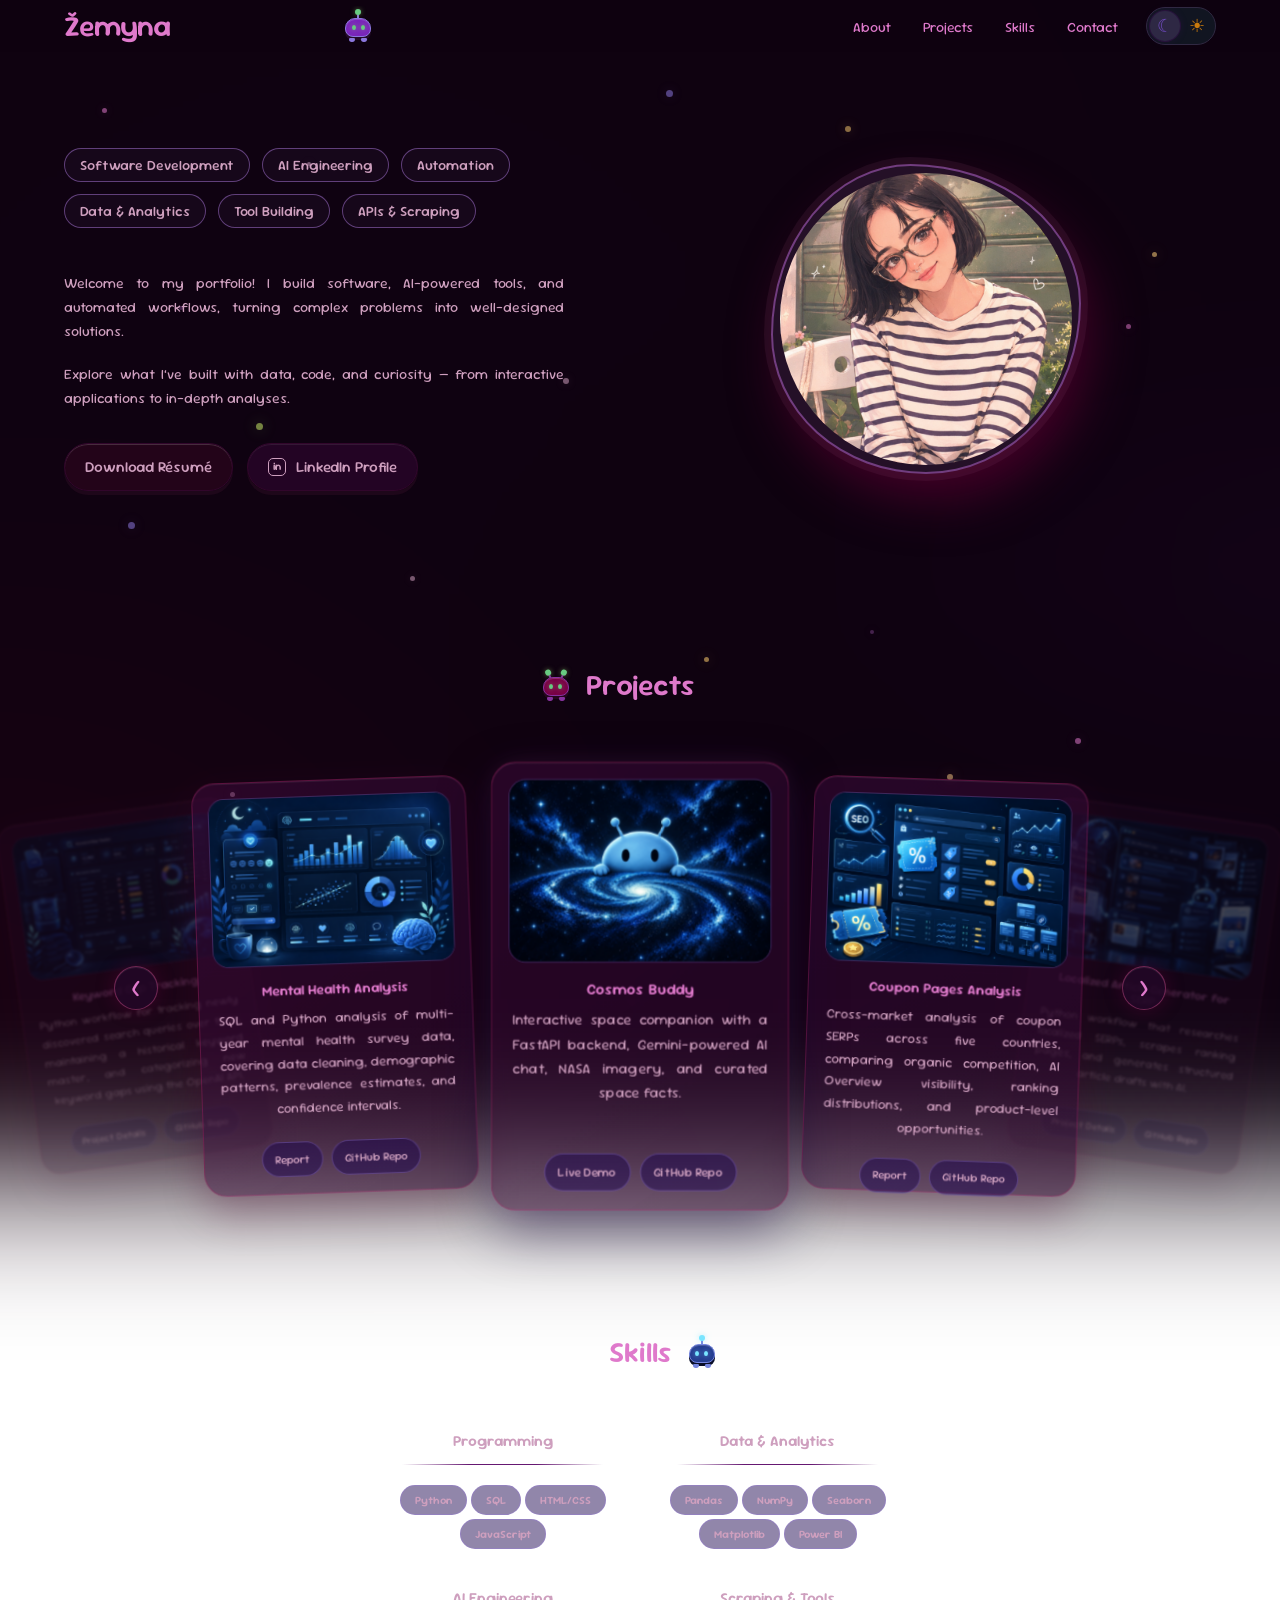
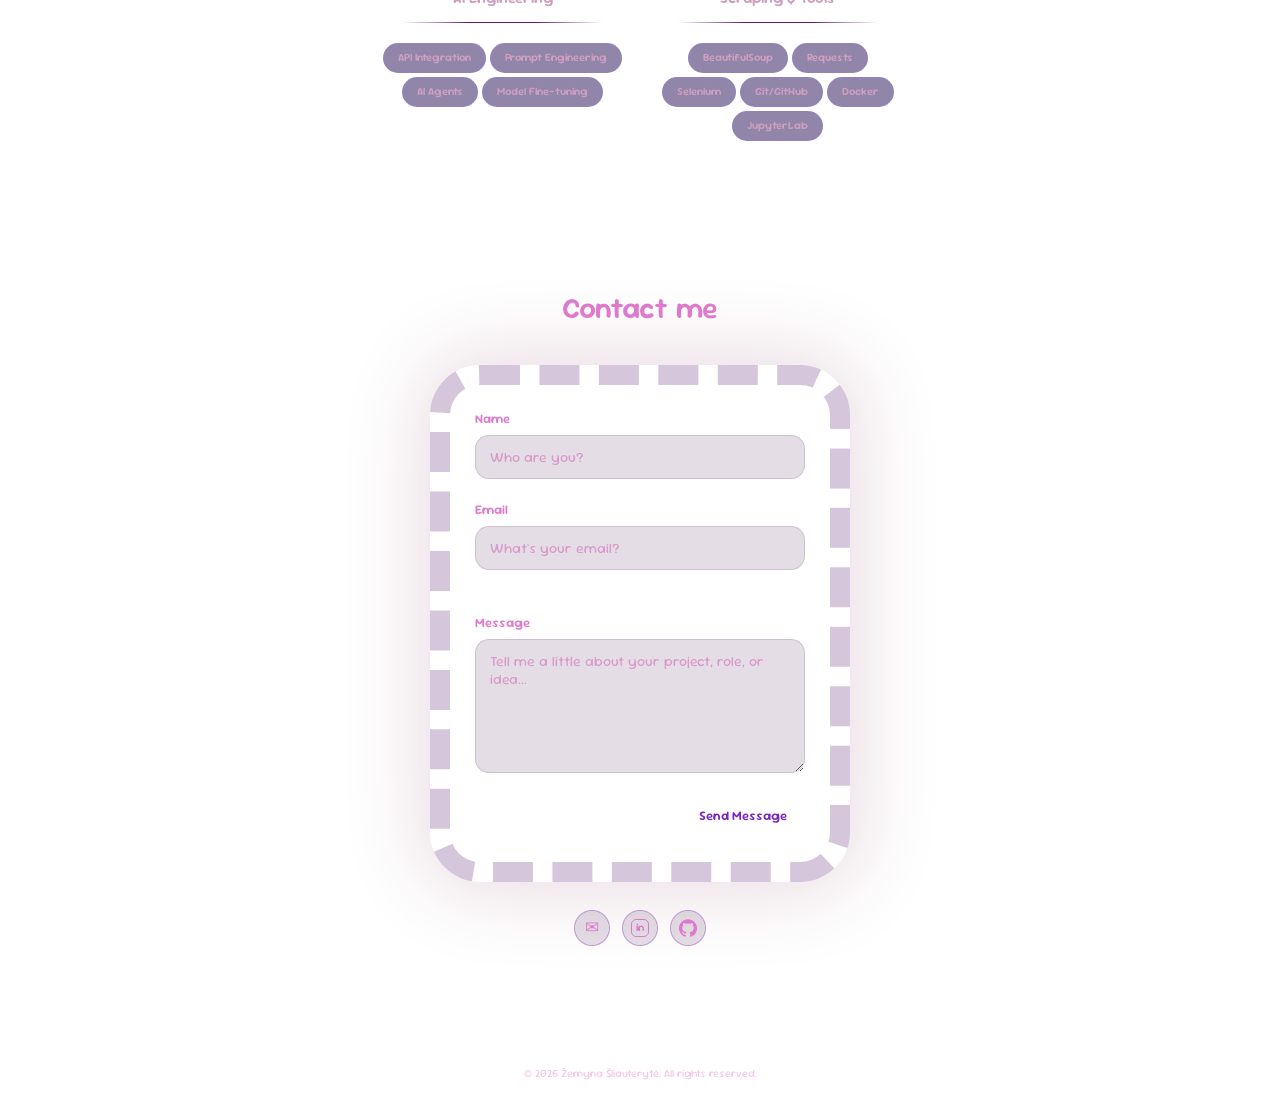
==== index.html @ 07eefb25 "Initial portfolio site" ====
<!DOCTYPE html>

<html lang="en">

<head>
  <meta charset="UTF-8">

  <meta
    name="viewport"
    content="width=device-width, initial-scale=1.0"
  >

  <title>Žemyna | Portfolio</title>

  <meta
    name="description"
    content="Portfolio of Žemyna Šliauterytė, showcasing software development, AI engineering, automation, data analysis, and technical projects."
  >

  <link rel="preconnect" href="https://fonts.googleapis.com">

  <link
    rel="preconnect"
    href="https://fonts.gstatic.com"
    crossorigin
  >

  <link
    href="https://fonts.googleapis.com/css2?family=Sour+Gummy:wght@400;500;600&display=swap"
    rel="stylesheet"
  >

  <link 
    id="theme-stylesheet"
    rel="stylesheet"
    href="styles.css"
  >

  <link 
    rel="icon"
    type="image/png"
    href="favicon.png"
  >
    
</head>

<body>
  <div class="code-rain code-rain-left" aria-hidden="true"></div>
  <div class="code-rain code-rain-right" aria-hidden="true"></div>
  <div class="starfield" aria-hidden="true">
    <span class="star star-1"></span>
    <span class="star star-2"></span>
    <span class="star star-3"></span>
    <span class="star star-4"></span>
    <span class="star star-5"></span>
    <span class="star star-6"></span>
    <span class="star star-7"></span>
    <span class="star star-8"></span>
    <span class="star star-9"></span>
    <span class="star star-10"></span>
    <span class="star star-11"></span>
    <span class="star star-12"></span>
    <span class="star star-13"></span>
    <span class="star star-14"></span>
    <span class="star star-15"></span>
    <span class="star star-16"></span>
    <span class="star star-17"></span>
  </div>

  <header class="site-header">
    
    <nav class="navbar" aria-label="Main navigation">
      <a class="brand" href="#">
        Žemyna
      </a>

      <div class="pet-track" aria-hidden="true">
        <div class="pet-walker">
          <div class="pet-bot">
            <span class="pet-antenna"></span>

            <div class="pet-face">
              <span class="pet-eye"></span>
              <span class="pet-eye"></span>
            </div>
            
            <span class="pet-feet"></span>

          </div>
        </div>
      </div>

      <div class="nav-right">

        <ul class="nav-links">
          <li>
            <a href="#about">About</a>
          </li>

          <li>
            <a href="#projects">Projects</a>
          </li>

          <li>
            <a href="#skills">Skills</a>
          </li>

          <li>
            <a href="#contact">Contact</a>
          </li>
        </ul>

        <div
          class="theme-switch"
          role="group"
          aria-label="Colour theme"
        >
          <button
            class="theme-option is-active"
            type="button"
            data-theme="dark"
            aria-label="Dark mode"
            aria-pressed="true"
          >
            ☾
          </button>

          <button
            class="theme-option"
            type="button"
            data-theme="light"
            aria-label="Light mode"
            aria-pressed="false"
          >
            ☀
          </button>

        </div>

      </div>
    
    </nav>
  
  </header>

  <main>
    <section
      class="about-section"
      id="about"
      aria-labelledby="about-heading"
    >
    
    <div class="about-container">

      <h1 class="visually-hidden" id="about-heading">
        About Žemyna
      </h1>

      <div class="about-content">
        <ul
          class="focus-tags"
          aria-label="Areas of focus"
        >
          <li class="focus-tag">
            Software Development
          </li>

          <li class="focus-tag">
            AI Engineering
          </li>

          <li class="focus-tag">
            Automation
          </li>

          <li class="focus-tag">
            Data & Analytics
          </li>

          <li class="focus-tag">
            Tool Building
          </li>

          <li class="focus-tag">
            APIs & Scraping
          </li>

        </ul>

        <div class="about-copy">
          <p>
            Welcome to my portfolio! 
            I build software, AI-powered tools, 
            and automated workflows, turning complex problems 
            into well-designed solutions.
          </p>

          <p>
            Explore what I’ve built with data, code, and 
            curiosity — from interactive applications to in-depth analyses.
          </p>
        </div>

        <div class="about-actions">
          <a
            class="action-button action-button-primary"
            href="zemyna_cv.pdf"
            download
          >
            <span>
              Download Résumé
            </span>
          </a>

          <a
            class="action-button action-button-secondary"
            href="https://www.linkedin.com/in/žemyna-šliauterytė"
            target="_blank"
            rel="noopener noreferrer"
          >

            <span
              class="action-icon linkedin-icon"
              aria-hidden="true"
            >
              in
            </span>

            <span>
              LinkedIn Profile
            </span>

          </a>

        </div>

      </div>

      <div class="about-portrait">
        <div class="portrait-frame">
          <img
            src="zemyna_portrait.png"
            alt="Illustrated portrait of Žemyna"
          >
        </div>

      </div>

    </div>

    </section>

    <section
      class="projects-section"
      id="projects"
      aria-labelledby="projects-heading"
    >
      <div class="projects-container">

        <div class="projects-heading">

          <div class="project-pet" aria-hidden="true">
            <div class="pet-bot">
              <span class="pet-antenna project-antenna-left"></span>
              <span class="pet-antenna project-antenna-right"></span>

              <div class="pet-face">
                <span class="pet-eye"></span>
                <span class="pet-eye"></span>
              </div>

              <span class="pet-feet"></span>
            </div>
          </div>
          
          <h2 id="projects-heading">
            Projects
          </h2>

        </div>

        <div
          class="projects-carousel"
          data-carousel
          aria-label="Projects carousel"
        >

          <button
            class="carousel-button carousel-button-previous"
            type="button"
            data-carousel-previous
            aria-label="Show previous project"
          >
          ‹
          </button>

          <div class="carousel-viewport">

            <div class="carousel-track">

              <article
                class="project-card is-far-left"
                aria-labelledby="keyword-gap-title"
              >
              
                <div class="project-preview">
                  <img
                    class="project-preview-image"
                    src="preview_keyword_gap_tracking.png"
                    alt="Preview of the Keyword Gap Tracking project"
                  >
                </div>

                <div class="project-card-content">

                  <h3 id="keyword-gap-title">
                    Keyword Gap Tracking
                  </h3>

                  <p>
                    Python workflow for tracking newly discovered search queries over time,
                    maintaining a historical keyword master, and categorizing new keyword
                    gaps using the OpenAI API.
                  </p>

                  <div class="project-card-links">

                    <a
                      class="project-link project-link-report"
                      href="https://github.com/zemyna-sl/keyword_gap_tracking/blob/main/README.md"
                      target="_blank"
                      rel="noopener noreferrer"
                      title="Read about the Keyword Gap Tracking project"
                    >
                      <span>Project Details</span>
                    </a>

                    <a
                      class="project-link project-link-github"
                      href="https://github.com/zemyna-sl/keyword_gap_tracking"
                      target="_blank"
                      rel="noopener noreferrer"
                      title="View Keyword Gap Tracking repository on GitHub"
                    >
                      <span>GitHub Repo</span>
                    </a>

                  </div>

                </div>

              </article>

              <article
                class="project-card is-left"
                aria-labelledby="mental-health-analysis-title"
              >
              
                <div class="project-preview">

                  <img
                    class="project-preview-image"
                    src="preview_mental_health_eda.png"
                    alt="Preview of the Mental Health Survey Analysis"
                  >
          
                </div>

                <div class="project-card-content">

                  <h3 id="mental-health-analysis-title">
                    Mental Health Analysis
                  </h3>

                  <p>
                    SQL and Python analysis of multi-year mental health survey data, 
                    covering data cleaning, demographic patterns, prevalence estimates, and confidence intervals.
                  </p>

                  <div class="project-card-links">

                    <a
                      class="project-link project-link-report"
                      href="mental_health_report.html"
                      target="_blank"
                      rel="noopener noreferrer"
                      title="View Mental Health in Tech analysis report"
                    >
                      <span>Report</span>
                    </a>

                    <a
                      class="project-link project-link-github"
                      href="https://github.com/zemyna-sl/mental_health_analysis"
                      target="_blank"
                      rel="noopener noreferrer"
                      title="View project repository on GitHub"
                    >
                      <span>GitHub Repo</span>
                    </a>

                  </div>

                </div>

              </article>

              <article
                class="project-card is-center"
                aria-labelledby="cosmos-buddy-title"
              >
              
                <div class="project-preview">

                  <img
                    class="project-preview-image"
                    src="preview_cosmos_buddy.png"
                    alt="Preview of the Cosmos Buddy web application"
                  >

                </div>

                <div class="project-card-content">

                  <h3 id="cosmos-buddy-title">
                    Cosmos Buddy
                  </h3>

                  <p>
                    Interactive space companion with a FastAPI backend,
			              Gemini-powered AI chat, NASA imagery, and curated space facts.                    
                  </p>

                  <div class="project-card-links">

                    <a
                      class="project-link project-link-report"
                      href="https://zemyna-sl.github.io/cosmos_buddy/"
                      target="_blank"
                      rel="noopener noreferrer"
                      title="Open the live Cosmos Buddy application"
                    >
                      <span>Live Demo</span>
                    </a>

                    <a
                      class="project-link project-link-github"
                      href="https://github.com/zemyna-sl/cosmos_buddy"
                      target="_blank"
                      rel="noopener noreferrer"
                      title="View Cosmos Buddy repository on GitHub"
                    >
                      <span>GitHub Repo</span>
                    </a>

                  </div>

                </div>

              </article>

              <article
                class="project-card is-right"
                aria-labelledby="coupon-report-title"
              >
            
                <div class="project-preview">

                  <img
                    class="project-preview-image"
                    src="preview_coupon_report.png"
                    alt="Preview of the Coupon Pages Analysis project"
                  >

                </div>

                <div class="project-card-content">

                  <h3 id="coupon-report-title">
                    Coupon Pages Analysis
                  </h3>

                  <p>
                    Cross-market analysis of coupon SERPs across five countries, comparing
                    organic competition, AI Overview visibility,
                    ranking distributions, and product-level opportunities.
                  </p>

                  <div class="project-card-links">

                    <a
                      class="project-link project-link-report"
                      href="coupons_report.html"
                      target="_blank"
                      rel="noopener noreferrer"
                      title="View Coupon SERP Landscape Analysis report"
                    >
                      <span>Report</span>
                    </a>

                    <a
                      class="project-link project-link-github"
                      href="https://github.com/zemyna-sl/coupon_pages_analysis"
                      target="_blank"
                      rel="noopener noreferrer"
                      title="View project repository on GitHub"
                    >
                      <span>GitHub Repo</span>
                    </a>

                  </div>

                </div>

              </article>

              <article
                class="project-card is-far-right"
                aria-labelledby="article-generator-title"
              >
            
                <div class="project-preview">
                  <img
                    class="project-preview-image"
                    src="preview_article_generator.png"
                    alt="Preview of the Localized Article Generator for SERP project"
                  >
                </div>

                <div class="project-card-content">

                  <h3 id="article-generator-title">
                    Localized Article Generator for SERP
                  </h3>

                  <p>
                    Python workflow that researches localized SERPs, scrapes ranking pages, and generates structured article drafts with AI.
                  </p>

                  <div class="project-card-links">

                    <a
                      class="project-link project-link-report"
                      href="https://github.com/zemyna-sl/localized_article_generator/blob/main/README.md"
                      target="_blank"
                      rel="noopener noreferrer"
                      title="Read about the Localized Article Generator project"
                    >
                      <span>Project Details</span>
                    </a>

                    <a
                      class="project-link project-link-github"
                      href="https://github.com/zemyna-sl/localized_article_generator"
                      target="_blank"
                      rel="noopener noreferrer"
                      title="View Localized Article Generator repository on GitHub"
                    >
                      <span>GitHub Repo</span>
                    </a>

                  </div>

                </div>

              </article>

            </div>

          </div>

          <button
            class="carousel-button carousel-button-next"
            type="button"
            data-carousel-next
            aria-label="Show next project"
          >
            ›
          </button>

        </div>

      </div>

    </section>

    <section
      class="skills-section"
      id="skills"
      aria-labelledby="skills-heading"
    >
  
      <div class="skills-container">
        
        <div class="skills-heading">

          <div class="skills-pet" aria-hidden="true">

            <div class="pet-bot">

              <span class="pet-antenna"></span>

              <div class="pet-face">
                <span class="pet-eye"></span>
                <span class="pet-eye"></span>
              </div>

              <span class="pet-feet"></span>

            </div>

          </div>

          <h2 id="skills-heading">
            Skills
          </h2>

        </div>

        <div
          class="skills-grid"
          aria-label="Technical skills by category"
        >
      
          <article
            class="skill-card"
            aria-labelledby="programming-skills-title"
          >
        
            <h3 id="programming-skills-title">
              Programming
            </h3>

            <ul
              class="skill-tags"
              aria-label="Programming skills"
            >
              <li class="skill-tag">Python</li>
              <li class="skill-tag">SQL</li>
              <li class="skill-tag">HTML/CSS</li>
              <li class="skill-tag">JavaScript</li>
            </ul>
          </article>

          <article
            class="skill-card"
            aria-labelledby="data-skills-title"
          >

            <h3 id="data-skills-title">
              Data &amp; Analytics
            </h3>

            <ul
              class="skill-tags"
              aria-label="Data and analytics skills"
            >
              <li class="skill-tag">Pandas</li>
              <li class="skill-tag">NumPy</li>
              <li class="skill-tag">Seaborn</li>
              <li class="skill-tag">Matplotlib</li>
              <li class="skill-tag">Power BI</li>
            </ul>
          </article>

          <article
            class="skill-card"
            aria-labelledby="ai-skills-title"
          >
          
            <h3 id="ai-skills-title">
              AI Engineering
            </h3>

            <ul
              class="skill-tags"
              aria-label="AI engineering skills"
            >
              <li class="skill-tag">API Integration</li>
              <li class="skill-tag">Prompt Engineering</li>
              <li class="skill-tag">AI Agents</li>
              <li class="skill-tag">Model Fine-tuning</li>
            </ul>
          </article>

          <article
            class="skill-card"
            aria-labelledby="web-data-skills-title"
          >
        
            <h3 id="web-data-skills-title">
              Scraping &amp; Tools
            </h3>

            <ul
              class="skill-tags"
              aria-label="Web data and development tools"
            >
          
              <li class="skill-tag">BeautifulSoup</li>
              <li class="skill-tag">Requests</li>
              <li class="skill-tag">Selenium</li>
              <li class="skill-tag">Git/GitHub</li>
              <li class="skill-tag">Docker</li>
              <li class="skill-tag">JupyterLab</li>
            </ul>
          </article>

        </div>

      </div>

    </section>

    <section
      class="contact-section"
      id="contact"
      aria-labelledby="contact-heading"
    >
  
      <div class="contact-container">
        
        <div class="contact-heading">

          <h2 id="contact-heading">
            Contact me
          </h2>

        </div>

        <div class="contact-card">

          <form
            class="contact-form"
            id="contact-form"
            action="https://script.google.com/macros/s/AKfycbz4zd2IVI0n2zSO4jLEzAaLNU6r9dju3A7nle8hOEuujwVirUQ1MXugJ3UDSE-tj-jb/exec"
            method="POST"
          >
        
            <div class="contact-fields">

              <div class="contact-field">

                <label for="contact-name">
                  Name
                </label>

                <input
                  id="contact-name"
                  name="name"
                  type="text"
                  autocomplete="name"
                  maxlength="100"
                  placeholder="Who are you?"
                  required
                >

              </div>

              <div class="contact-field">

                <label for="contact-email">
                  Email
                </label>

                <input
                  id="contact-email"
                  name="email"
                  type="email"
                  inputmode="email"
                  autocomplete="email"
                  maxlength="254"
                  placeholder="What's your email?"
                  aria-describedby="contact-email-message"
                  required
                >

                <small
                  class="contact-field-message"
                  id="contact-email-message"
                  aria-live="polite"
                ></small>

              </div>

              <div class="contact-field">

                <label for="contact-message">
                  Message
                </label>
              
                <textarea
                  id="contact-message"
                  name="message"
                  rows="6"
                  minlength="10"
                  maxlength="5000"
                  placeholder="Tell me a little about your project, role, or idea..."
                  required
                ></textarea>

              </div>

              <div class="contact-form-footer">

                <p
                  class="contact-form-status"
                  aria-live="polite"
                ></p>

                <button
                  class="contact-submit"
                  type="submit"
                >
                  <span>
                    Send Message
                  </span>
                
                </button>

              </div>

            </div>

          </form>

        </div>

        <div
          class="contact-links"
          aria-label="Other ways to contact me"
        >
      
          <button
            class="contact-link contact-link-email"
            type="button"
            data-copy-email="zemyna.sl@gmail.com"
            aria-label="Copy email address"
            title="Copy email"
          >
        
            <span
              class="contact-link-icon"
              aria-hidden="true"
            >
              ✉
            </span>

          </button>

          <a
            class="contact-link contact-link-linkedin"
            href="https://www.linkedin.com/in/žemyna-šliauterytė"
            target="_blank"
            rel="noopener noreferrer"
            aria-label="LinkedIn profile"
            title="LinkedIn"
          >
        
            <span
              class="contact-link-icon linkedin-icon"
              aria-hidden="true"
            >
              in
            </span>

          </a>

          <a
            class="contact-link contact-link-github"
            href="https://github.com/zemyna-sl"
            target="_blank"
            rel="noopener noreferrer"
            aria-label="GitHub profile"
            title="GitHub"
          >
        
            <svg
              class="github-icon"
              viewBox="0 0 24 24"
              aria-hidden="true"
            >
          
              <path
                fill="currentColor"
                d="M12 .3C5.4.3 0 5.7 0 12.3c0 5.3 3.4 9.8 8.2 11.4.6.1.8-.3.8-.6v-2.1c-3.3.7-4-1.6-4-1.6-.5-1.4-1.3-1.8-1.3-1.8-1.1-.7.1-.7.1-.7 1.2.1 1.8 1.2 1.8 1.2 1.1 1.8 2.8 1.3 3.5 1 .1-.8.4-1.3.8-1.6-2.7-.3-5.5-1.3-5.5-5.9 0-1.3.5-2.4 1.2-3.2-.1-.3-.5-1.5.1-3.2 0 0 1-.3 3.3 1.2 1-.3 2-.4 3-.4s2 .1 3 .4c2.3-1.5 3.3-1.2 3.3-1.2.6 1.7.2 2.9.1 3.2.8.8 1.2 1.9 1.2 3.2 0 4.6-2.8 5.6-5.5 5.9.4.4.8 1.1.8 2.2v3.3c0 .3.2.7.8.6A12 12 0 0 0 24 12.3C24 5.7 18.6.3 12 .3z"          
              />
                          
            </svg>

          </a>

          <p
            class="email-copy-feedback"
            aria-live="polite"
          ></p>

        </div>

      </div>

    </section>
    
  </main>

  <footer class="site-footer">

    <p>
      © 2026 Žemyna Šliauterytė. All rights reserved.
    </p>
    
  </footer>

  <script src="script.js"></script>

</body>

</html>
---- styles.css ----
* {
  box-sizing: border-box;
}

:root {
  --page-background: #0e0210;
  --header-background: #0e021031;

  --text-primary: #ce9fbe;
  --text-muted: #df79cb;

  --accent: #df79cb;

  --control-background: #111521;
  --control-border: #302942;

  --tag-background: rgba(197, 140, 255, 0.04);
  --tag-border: rgba(197, 140, 255, 0.42);

  --button-text: #ce9fbe;

  --button-primary: #3b082375;
  --button-primary-border: #31062b;
  --button-primary-shadow: #1e071a;

  --button-secondary: #3b083b75;
  --button-secondary-border: #31062b;
  --button-secondary-shadow: #1e071a;

  --pet-body: #7a25bb;
  --pet-outline: #8b77dd;
  --pet-eye: #68cb82;
  --pet-shadow: #250b29;

  --portrait-background: #241027;
  --portrait-border: #713d7f;
  --portrait-shadow: #430027;

  --project-card-background: rgba(48, 7, 46, 0.52);
  --project-card-border: rgba(158, 35, 95, 0.45);
  --project-card-shadow: rgba(67, 0, 39, 0.32);

  --project-preview-background: rgba(20, 3, 27, 0.72);
  --project-preview-border: rgba(139, 119, 221, 0.32);

  --project-link-background: rgba(26, 4, 78, 0.48);
  --project-link-border: rgba(153, 121, 223, 0.38);

  --interactive-border: rgba(90, 6, 103, 0.93);
  --action-hover-border: #5f174f;

  --contact-surface: rgba(57, 4, 66, 0.135);
  --contact-field-border: rgba(52, 3, 54, 0.125);
  --contact-autofill-background: #0e0210;
}

body {
  position: relative;
  isolation: isolate;

  min-height: 100vh;
  margin: 0;

  background-color: transparent;
  color: var(--text-primary);

  font-family: "Sour Gummy", Arial, sans-serif;
  font-weight: 400;
}

body::before {
  content: "";

  position: fixed;
  z-index: -1;
  inset: -25%;

  pointer-events: none;

  background:
    radial-gradient(
      ellipse at 18% 88%,
      rgba(40, 1, 18, 0.401),
      transparent 32%
    ),
    radial-gradient(
      ellipse at 82% 58%,
      rgba(35, 5, 45, 0.24),
      transparent 20%
    ),
    radial-gradient(
      ellipse at 35% 38%,
      rgba(24, 2, 19, 0.15),
      transparent 60%
    ),
    var(--page-background);
  
  filter: blur(70px);
  transform: scale(1.08);
}

.brand {
  flex-shrink: 0;

  color: var(--accent);
  text-decoration: none;

  font-family: "Sour Gummy", cursive;
  font-size: 29px;
  font-weight: 600;
  line-height: 1;
}

.site-header {
  background-color: var(--header-background);
}

.site-header,
main {
  position: relative;
  z-index: 1;
}

.navbar,
.about-container,
.projects-container,
.skills-container,
.contact-container {
  width: calc(100% - 48px);
  max-width: 1152px;
  margin-inline: auto;
}

.navbar {
  height: 52px;

  display: flex;
  align-items: center;
  justify-content: space-between;
}


.nav-right {
  flex-shrink: 0;
  display: flex;
  align-items: center;
  gap: 28px;
}

.nav-links {
  margin: 0;
  padding: 0;

  display: flex;
  align-items: center;
  gap: 32px;

  list-style: none;
}

.nav-links a {
  color: var(--text-muted);
  text-decoration: none;
  font-size: 14px;
}

.theme-switch {
  display: flex;
  align-items: center;
  gap: 2px;

  padding: 3px;

  background-color: var(--control-background);

  border: 1px solid var(--control-border);
  border-radius: 999px;
}

.theme-option {
  width: 30px;
  height: 30px;

  padding: 0;

  display: grid;
  place-items: center;

  background-color: transparent;
  color: var(--text-muted);

  border: 0;
  border-radius: 50%;

  font-size: 18px;
  font-family: inherit;
  line-height: 1;

  cursor: pointer;
}

.theme-option[data-theme="light"] {
  color: rgba(208, 126, 12, 0.963);
}

.theme-option.is-active {
  background-color: rgba(197, 140, 255, 0.16);
  color: rgba(117, 77, 204, 0.93);

  box-shadow:
    0 0 0 1px rgba(185, 9, 216, 0.114),
    0 0 10px rgba(123, 17, 180, 0.12);
}

.about-section {
  padding: 96px 0 0;
}

.about-container {
  display: flex;
  align-items: center;
  justify-content: space-between;
  gap: 72px;
}

.focus-tags {
  max-width: 500px;

  margin: 0;
  padding: 0;

  display: flex;
  flex-wrap: wrap;
  gap: 12px;

  list-style: none;
}

.focus-tag {
  padding: 9px 15px;

  display: inline-flex;
  align-items: center;

  background-color: var(--tag-background);
  color: var(--text-primary);

  border: 1px solid var(--tag-border);
  border-radius: 999px;

  font-size: 14px;
  font-weight: 500;
  line-height: 1;

  white-space: nowrap;
}

.visually-hidden {
  position: absolute;

  width: 1px;
  height: 1px;

  padding: 0;
  margin: -1px;

  overflow: hidden;

  clip: rect(0, 0, 0, 0);
  white-space: nowrap;

  border: 0;
}

.about-content {
  width: 100%;
  max-width: 500px;

  flex-shrink: 0;
}

.about-copy {
  margin-top: 44px;
}

.about-copy p {

  margin: 0;

  color: var(--text-primary);

  font-size: 14px;
  line-height: 1.7;
  text-align: justify;
}

.about-copy p + p {
  margin-top: 20px;
}

.about-actions {
  margin-top: 32px;

  display: flex;
  flex-wrap: wrap;
  gap: 14px;
}

.action-icon {
  width: 18px;
  height: 18px;

  display: inline-grid;
  place-items: center;
  flex-shrink: 0;

  line-height: 1;
}

.action-button {
  min-height: 48px;
  padding: 0 20px;

  display: inline-flex;
  align-items: center;
  justify-content: center;
  gap: 10px;

  color: var(--button-text);
  text-decoration: none;

  border: 1px solid;
  border-radius: 50px;

  font-family: inherit;
  font-size: 15px;
  font-weight: 500;
  line-height: 1;

  transition: 
    transform 160ms ease,
    border-color 160ms ease,
    box-shadow 160ms ease,
    filter 160ms ease;

  cursor: pointer;
}

.action-button-primary {
  background-color: var(--button-primary);
  border-color: var(--button-primary-border);

  box-shadow:
    inset 0 1px 0 rgba(255, 255, 255, 0.16),
    0 4px 0 var(--button-primary-shadow);
}

.action-button-secondary {
  background-color: var(--button-secondary);
  border-color: var(--button-secondary-border);

  box-shadow:
    inset 0 1px 0 rgba(255, 255, 255, 0.08),
    0 4px 0 var(--button-secondary-shadow);
}

.linkedin-icon {
  border: 1px solid currentColor;
  border-radius: 5px;

  font-size: 11px;
  font-weight: 600;
}

.action-button:hover {
  transform: translateY(-3px);
  filter: brightness(1.08);
}

.action-button-primary:hover {
  border-color: var(--action-hover-border);

  box-shadow:
    inset 0 1px 0 rgba(255, 255, 255, 0.2),
    0 7px 0 var(--button-primary-shadow);
}

.action-button-secondary:hover {
  border-color: var(--action-hover-border);

  box-shadow:
    inset 0 1px 0 rgba(255, 255, 255, 0.12),
    0 7px 0 var(--button-secondary-shadow);
}

.pet-track {
  position: relative;

  flex: 1 1 120px;
  min-width: 80px;
  max-width: 340px;
  height: 40px;

  margin: 0 24px;

  overflow: hidden;
}

.pet-walker {
  position: absolute;
  left: 0;
  bottom: 4px;

  width: 32px;
  height: 32px;

  animation: pet-walk 9s linear infinite alternate;
}

.pet-bot {
  position: relative;

  width: 32px;
  height: 32px;

  animation: pet-bob 420ms ease-in-out infinite alternate;
}

.pet-face {
  position: absolute;
  top: 8px;
  left: 3px;

  width: 26px;
  height: 19px;

  display: flex;
  align-items: center;
  justify-content: center;
  gap: 5px;

  background-color: var(--pet-body);

  border: 1px solid var(--pet-outline);
  border-radius: 10px 10px 8px 8px;

  box-shadow:
    inset 0 1px 0 rgba(255, 255, 255, 0.16),
    0 3px 0 var(--pet-shadow);
}

.pet-eye {
  width: 4px;
  height: 5px;

  background-color: var(--pet-eye);

  border-radius: 50%;

  box-shadow: 0 0 5px rgba(154, 203, 104, 0.55);
}

.pet-track .pet-eye {
  transform-origin: center;

  animation:
    pet-blink 4s infinite;
}

.pet-antenna {
  position: absolute;
  top: 1px;
  left: 15px;

  width: 2px;
  height: 8px;

  background-color: var(--pet-outline);

  border-radius: 999px;
}

.pet-antenna::after {
  content: "";

  position: absolute;
  top: -2px;
  left: -2px;

  width: 6px;
  height: 6px;

  background-color: var(--pet-eye);

  border-radius: 50%;

  box-shadow: 0 0 5px rgba(154, 203, 104, 0.5);
}

.pet-feet {
  position: absolute;
  bottom: 0;
  left: 7px;

  width: 6px;
  height: 4px;

  background-color: var(--pet-outline);

  border-radius: 2px 2px 4px 4px;

  box-shadow: 12px 0 0 var(--pet-outline);
}

@keyframes pet-walk {
  from {
    left: 0;
  }

  to {
    left: calc(100% - 32px);
  }
}

@keyframes pet-bob {
  from {
    transform: translateY(0) rotate(-1deg);
  }

  to {
    transform: translateY(-2px) rotate(1deg);
  }
}

@keyframes pet-blink {
  0%,
  46%,
  50%,
  100% {
    transform: scaleY(1);
  }

  48% {
    transform: scaleY(0.15);
  }
}

.about-portrait {
  display: flex;
  align-items: center;
  justify-content: center;

  flex: 1;
}

.portrait-frame {
  width: 310px;
  aspect-ratio: 1;

  padding: 7px;

  background-color: var(--portrait-background);

  border: 2px solid var(--portrait-border);
  border-radius:
    45% 55% 50% 50%
    / 55% 45% 55% 45%;

  box-shadow:
    0 0 0 7px rgba(127, 61, 102, 0.15),
    10px 25px 50px var(--portrait-shadow);
}

.portrait-frame img {
  width: 100%;
  height: 100%;

  display: block;

  border-radius: 50%;
}

.starfield {
  position: fixed;
  inset: 0;
  z-index: 0;

  pointer-events: none;
  overflow: hidden;
}

.star {
  position: absolute;

  width: 6px;
  height: 6px;

  border-radius: 50%;
  opacity: 0.55;

  animation: star-twinkle 3.8s ease-in-out infinite;
}

.star-1 {
  top: 12%;
  left: 8%;
  width: 5px;
  height: 5px;
  background-color: #df79cb;
  box-shadow: 0 0 10px rgba(223, 121, 203, 0.4);
  animation-delay: 0s;
}

.star-2 {
  top: 18%;
  left: 24%;
  width: 4px;
  height: 4px;
  background-color: #ce9fbe;
  box-shadow: 0 0 8px rgba(206, 159, 190, 0.35);
  animation-delay: 1.2s;
}

.star-3 {
  top: 10%;
  left: 52%;
  width: 7px;
  height: 7px;
  background-color: #8b77dd;
  box-shadow: 0 0 12px rgba(139, 119, 221, 0.35);
  animation-delay: 2.1s;
}

.star-4 {
  top: 22%;
  left: 76%;
  width: 5px;
  height: 5px;
  background-color: #df79cb;
  box-shadow: 0 0 9px rgba(223, 121, 203, 0.35);
  animation-delay: 0.8s;
}

.star-5 {
  top: 34%;
  left: 14%;
  width: 4px;
  height: 4px;
  background-color: #713d7f;
  box-shadow: 0 0 8px rgba(113, 61, 127, 0.35);
  animation-delay: 2.8s;
}

.star-6 {
  top: 42%;
  left: 44%;
  width: 6px;
  height: 6px;
  background-color: #ce9fbe;
  box-shadow: 0 0 10px rgba(206, 159, 190, 0.35);
  animation-delay: 1.7s;
}

.star-7 {
  top: 36%;
  left: 88%;
  width: 5px;
  height: 5px;
  background-color: #df79cb;
  box-shadow: 0 0 11px rgba(223, 121, 203, 0.38);
  animation-delay: 0.4s;
}

.star-8 {
  top: 58%;
  left: 10%;
  width: 7px;
  height: 7px;
  background-color: #8b77dd;
  box-shadow: 0 0 13px rgba(139, 119, 221, 0.35);
  animation-delay: 2.4s;
}

.star-9 {
  top: 64%;
  left: 32%;
  width: 5px;
  height: 5px;
  background-color: #ce9fbe;
  box-shadow: 0 0 9px rgba(206, 159, 190, 0.3);
  animation-delay: 1.1s;
}

.star-10 {
  top: 70%;
  left: 68%;
  width: 4px;
  height: 4px;
  background-color: #713d7f;
  box-shadow: 0 0 8px rgba(113, 61, 127, 0.35);
  animation-delay: 3s;
}

.star-11 {
  top: 82%;
  left: 84%;
  width: 6px;
  height: 6px;
  background-color: #df79cb;
  box-shadow: 0 0 12px rgba(223, 121, 203, 0.35);
  animation-delay: 1.9s;
}

.star-12 {
  top: 88%;
  left: 18%;
  width: 5px;
  height: 5px;
  background-color: #ce9fbe;
  box-shadow: 0 0 10px rgba(206, 159, 190, 0.35);
  animation-delay: 2.6s;
}

.star-13 {
  top: 14%;
  left: 66%;
  width: 6px;
  height: 6px;
  background-color: #f0c36c;
  box-shadow: 0 0 12px rgba(240, 195, 108, 0.55);
  animation-delay: 0.06s;
}

.star-14 {
  top: 28%;
  left: 90%;
  width: 5px;
  height: 5px;
  background-color: #ffd27a;
  box-shadow: 0 0 14px rgba(255, 210, 122, 0.55);
  animation-delay: 2.2s;
}

.star-15 {
  top: 47%;
  left: 20%;
  width: 7px;
  height: 7px;
  background-color: #cbee6a;
  box-shadow: 0 0 15px rgba(152, 238, 106, 0.6);
  animation-delay: 1.4s;
}

.star-16 {
  top: 73%;
  left: 55%;
  width: 5px;
  height: 5px;
  background-color: #ffcf70;
  box-shadow: 0 0 13px rgba(255, 207, 112, 0.55);
  animation-delay: 3s;
}

.star-17 {
  top: 86%;
  left: 74%;
  width: 6px;
  height: 6px;
  background-color: #f7c983;
  box-shadow: 0 0 14px rgba(247, 201, 131, 0.58);
  animation-delay: 1.8s;
}

@keyframes star-twinkle {
  0%,
  100% {
    opacity: 0.25;
    transform: scale(0.8);
    filter: brightness(0.9);
  }

  50% {
    opacity: 1;
    transform: scale(1.25);
    filter: brightness(1.25);
  }
}

.projects-section {
  padding: 180px 0 100px;
}

.projects-heading,
.skills-heading,
.contact-heading {
  position: relative;

  width: fit-content;
  margin: 0 auto;
}

.projects-heading h2,
.skills-heading h2,
.contact-heading h2 {
  margin: 0;

  color: var(--accent);

  font-size: 29px;
  font-weight: 600;
  line-height: 1;

  text-align: center;
}

.project-pet {
  --pet-body: #790247;
  --pet-outline: #86329e;
  --pet-shadow: #26071d;

  position: absolute;
  top: -2px;
  left: -46px;

  width: 32px;
  height: 32px;

  pointer-events: none;

  transform-origin: center bottom;

  animation:
    section-pet-float 3.2s ease-in-out infinite;
}

.project-pet .pet-antenna {
  top: 2px;
  left: auto;

  transform-origin: bottom center;
}

.project-pet .project-antenna-left {
  left: 10px;

  transform: rotate(-24deg);

  animation:
    project-antenna-left-wiggle 2.6s ease-in-out infinite;
}

.project-pet .project-antenna-right {
  right: 10px;

  transform: rotate(24deg);

  animation:
    project-antenna-right-wiggle 2.6s ease-in-out infinite;
}

.project-pet .pet-eye {
  box-shadow:
    0 0 5px rgba(154, 203, 104, 0.55);

  position: relative;

  animation:
    section-pet-look-around 5.5s ease-in-out infinite;
}

.project-pet .pet-antenna::after {
  box-shadow:
    0 0 5px rgba(154, 203, 104, 0.55);
}

.project-pet .pet-bot,
.skills-pet .pet-bot {
  animation: none;
}

@keyframes section-pet-float {
  0%,
  100% {
    transform:
      translateY(0)
      rotate(-2deg);
  }

  50% {
    transform:
      translateY(-5px)
      rotate(2deg);
  }
}

@keyframes project-antenna-left-wiggle {
  0%,
  100% {
    transform: rotate(-24deg);
  }

  50% {
    transform: rotate(-16deg);
  }
}

@keyframes project-antenna-right-wiggle {
  0%,
  100% {
    transform: rotate(24deg);
  }

  50% {
    transform: rotate(16deg);
  }
}

@keyframes section-pet-look-around {
  0%,
  18%,
  50%,
  60%,
  92%,
  100% {
    left: 0;
  }

  28%,
  40% {
    left: -2px;
  }

  70%,
  82% {
    left: 2px;
  }
}

.projects-carousel {
  position: relative;

  margin-top: 48px;
}

.carousel-viewport {
  position: relative;

  height: 480px;

  overflow: visible;
}

.carousel-track {
  position: relative;
  isolation: isolate;

  width: 100%;
  height: 100%;
}

.project-card {
  position: absolute;
  top: 18px;
  left: 50%;

  width: 292px;
  height: 440px;
  padding: 16px;

  display: flex;
  flex-direction: column;

  background:
    linear-gradient(
      145deg,
      rgba(73, 11, 71, 0.42),
      var(--project-card-background)
    );

  border: 1px solid var(--project-card-border);
  border-radius: 24px;
  
  box-shadow:
    inset 0 1px 0 rgba(255, 255, 255, 0.07),
    0 18px 45px var(--project-card-shadow);

  opacity: 0;
  pointer-events: none;

  transform-origin: center;

  transition:
    transform 520ms cubic-bezier(0.22, 0.8, 0.24, 1),
    opacity 420ms ease,
    filter 520ms ease,
    box-shadow 520ms ease;

  will-change:
    transform,
    opacity,
    filter;
}

.project-card.is-far-left {
  z-index: 1;

  opacity: 0.38;
  pointer-events: none;

  filter:
    blur(1px)
    brightness(0.72);

  transform:
    translateX(calc(-50% - 505px))
    scale(0.8)
    rotate(-8deg);
}

.project-card.is-left {
  z-index: 3;

  opacity: 1;
  pointer-events: auto;

  filter: none;

  transform:
    translateX(calc(-50% - 305px))
    scale(0.94)
    rotate(-2deg);
}

.project-card.is-center {
  z-index: 5;

  opacity: 1;
  pointer-events: auto;

  filter: none;

  transform:
    translateX(-50%)
    scale(1.02)
    rotate(0deg);

  box-shadow:
    inset 0 1px 0 rgba(255, 255, 255, 0.1),
    0 20px 55px rgba(16, 2, 50, 0.493),
    0 0 25px rgba(223, 121, 203, 0.11);
}

.project-card.is-right {
  z-index: 3;

  opacity: 1;
  pointer-events: auto;

  filter: none;

  transform:
    translateX(calc(-50% + 305px))
    scale(0.94)
    rotate(2deg);
}

.project-card.is-far-right {
  z-index: 1;

  opacity: 0.38;
  pointer-events: none;

  filter:
    blur(1px)
    brightness(0.72);

  transform:
    translateX(calc(-50% + 505px))
    scale(0.8)
    rotate(8deg);
}

.project-preview {
  height: 180px;
  overflow: hidden;
  flex-shrink: 0;

  background-color: var(--project-preview-background);

  border: 1px solid var(--project-preview-border);
  border-radius: 17px;

  box-shadow:
    inset 0 1px 0 rgba(255, 255, 255, 0.06);
}

.project-preview-image {
  width: 100%;
  height: 100%;

  display: block;

  object-fit: cover;
  object-position: center;
}

.project-card-content {
  padding: 18px 4px 2px;

  display: flex;
  flex: 1;
  flex-direction: column;

  min-height: 0;
}

.project-card h3 {
  margin: 0;

  color: var(--accent);

  font-size: 15px;
  font-weight: 600;
  line-height: 1;
  text-align: center;
}

.project-card p {
  margin: 12px 0 0;

  color: var(--text-primary);

  font-size: 14px;
  font-weight: 400;
  line-height: 1.7;
  text-align: justify;
  text-align-last: center;
}

.project-card-links {
  margin-top: auto;
  padding-top: 20px;

  display: flex;
  flex-wrap: wrap;
  justify-content: center;
  gap: 9px;
}

.project-link {
  min-height: 37px;
  padding: 0 13px;

  display: inline-flex;
  align-items: center;
  justify-content: center;
  gap: 8px;

  color: var(--text-primary);
  text-decoration: none;

  border: 1px solid var(--project-link-border);
  border-radius: 999px;

  font-size: 12px;
  font-weight: 500;
  line-height: 1;

  background-color: var(--project-link-background);
}

.carousel-button {
  position: absolute;
  z-index: 10;
  top: 50%;

  width: 44px;
  height: 44px;
  padding: 0;

  display: grid;
  place-items: center;

  background-color: rgba(36, 7, 39, 0.86);
  color: var(--accent);

  border: 1px solid rgba(211, 78, 142, 0.45);
  border-radius: 50%;

  box-shadow:
    inset 0 1px 0 rgba(255, 255, 255, 0.08),
    0 0 18px rgba(121, 2, 71, 0.35);

  font-family: inherit;
  font-size: 30px;
  line-height: 1;

  cursor: pointer;

  transform: translateY(-50%);

  transition:
    transform 160ms ease,
    border-color 160ms ease,
    filter 160ms ease;
}

.carousel-button:hover {
  border-color: var(--accent);
  filter: brightness(1.15);

  transform:
    translateY(-50%)
    scale(1.06);
}

.carousel-button-previous {
  left: 50px;
}

.carousel-button-next {
  right: 50px;
}

.skills-section {
  padding: 10px 0 100px;
}

.skills-pet {
  --pet-body: #263d91;
  --pet-outline: #7585df;
  --pet-eye: #79e5ff;
  --pet-shadow: #090e29;

  position: absolute;
  top: -2px;
  left: auto;
  right: -46px;

  width: 32px;
  height: 32px;

  pointer-events: none;

  transform-origin: center bottom;

  animation:
    section-pet-float 3.2s ease-in-out infinite;
}

.skills-pet .pet-eye {
  box-shadow:
    0 0 5px rgba(121, 229, 255, 0.6);

  position: relative;

  animation:
    section-pet-look-around 5.5s ease-in-out infinite;
}

.skills-pet .pet-antenna::after {
  box-shadow:
    0 0 6px rgba(121, 229, 255, 0.6);
}

.skills-pet .pet-antenna {
  transform-origin: bottom center;

  animation:
   skills-antenna-wiggle 2.6s ease-in-out infinite;
}

@keyframes skills-antenna-wiggle {
  0%,
  100% {
    transform: rotate(-7deg);
  }

  50% {
    transform: rotate(7deg);
  }
}

.skills-grid {
  width: 100%;
  max-width: 540px;

  margin: 48px auto 0;

  display: grid;
  grid-template-columns:
    repeat(2, minmax(0, 1fr));
  gap: 10px;
}

.skill-card {
  min-height: 120px;
  padding: 12px;

  background: transparent;

  border: 1px solid transparent;
  border-radius: 18px;

  transition:
    transform 180ms ease,
    border-color 180ms ease,
    box-shadow 180ms ease;
}

.skill-card h3 {
  position: relative;

  margin: 0 0 20px;
  padding-bottom: 12px;

  color: var(--text-primary);

  font-size: 15px;
  font-weight: 600;
  line-height: 1.7;
  text-align: center;
}

.skill-card h3::after {
  content: "";

  position: absolute;
  right: 8%;
  bottom: 0;
  left: 8%;

  height: 1px;

  background:
    linear-gradient(
      90deg,
      transparent,
      var(--interactive-border),
      var(--interactive-border),
      transparent
    );

}

.skill-card:hover {
  border-color: var(--interactive-border);

  box-shadow:
    0 0 12px rgba(122, 37, 187, 0.1);

  transform: translateY(-2px);
}

.skill-tags {
  margin: 0;
  padding: 0;

  display: flex;
  flex-wrap: wrap;
  justify-content: center;
  gap: 4px;

  list-style: none;
}

.skill-tag {
  min-height: 30px;
  padding: 0 14px;

  display: inline-flex;
  align-items: center;
  justify-content: center;

  background-color:
    var(--project-link-background);
  color: var(--text-primary);

  border:
    1px solid var(--project-link-border);
  border-radius: 999px;

  font-size: 11px;
  font-weight: 600;
  line-height: 1;

  white-space: nowrap;
}

.contact-section {
  padding: 40px 0 120px;
}

.contact-card {
  width: 100%;
  max-width: 420px;

  margin: 42px auto 0;
  padding: 25px;

  background: transparent;
  
  border:
    20px dashed rgba(74, 6, 103, 0.227);
  border-radius: 50px;

  box-shadow:
    1px 0 80px 10px rgba(103, 6, 58, 0.145);
}

.contact-fields {
  display: flex;
  flex-direction: column;
  gap: 22px;
}

.contact-field {
  display: flex;
  flex-direction: column;
  gap: 8px;
}

.contact-field label {
  color: var(--text-muted);

  font-size: 13px;
  font-weight: 600;
}

.contact-field input,
.contact-field textarea {
  width: 100%;

  padding: 12px 14px;

  background:
    var(--contact-surface);
  color: var(--text-muted);

  border:
  1px solid var(--contact-field-border);
  border-radius: 14px;

  outline: none;

  font-family: inherit;
  font-size: 14px;
  font-weight: 400;
}

.contact-field input {
  min-height: 40px;
}

.contact-field textarea {
  min-height: 130px;

  resize: vertical;
}

.contact-field input::placeholder,
.contact-field textarea::placeholder {
  color: rgba(199, 57, 164, 0.42);
}

.contact-field input:focus,
.contact-field textarea:focus {
  background:
    var(--contact-field-border);

  border-color:
    var(--interactive-border);

  box-shadow:
    0 0 0 3px rgba(122, 37, 187, 0.09),
    0 0 14px rgba(122, 37, 187, 0.08);
}

.contact-field-message {
  min-height: 14px;

  color: var(--text-muted);

  font-size: 11px;
  line-height: 1;
}

.contact-field input:-webkit-autofill,
.contact-field input:-webkit-autofill:hover,
.contact-field input:-webkit-autofill:focus,
.contact-field input:-webkit-autofill:active {
  -webkit-text-fill-color: var(--text-muted);
  caret-color: var(--text-muted);

  -webkit-box-shadow:
    0 0 0 1000px var(--contact-autofill-background) inset;

  box-shadow:
    0 0 0 1000px var(--contact-autofill-background) inset;

  border:
    1px solid var(--interactive-border);

  font-family: inherit;
}

.contact-form-footer {
  display: flex;
  align-items: center;
  justify-content: space-between;
  gap: 16px;
}

.contact-form-status {
  margin: 0;

  color: var(--text-muted);

  font-size: 12px;
  line-height: 1.3;
}

.contact-submit:disabled {
  opacity: 0.55;
  cursor: wait;
}

.contact-submit {
  min-height: 42px;
  padding: 0 18px;

  background: transparent;
  color: var(--pet-body);

  border: 0;
  border-radius: 999px;

  font-family: inherit;
  font-size: 13px;
  font-weight: 600;

  cursor: pointer; 
}

.contact-links {
  margin-top: 28px;

  display: flex;
  align-items: center;
  justify-content: center;
  gap: 12px;

  position: relative;
}

.contact-link {
  width: 36px;
  height: 36px;

  display: grid;
  place-items: center;

  background-color:
    var(--contact-surface);

  color: var(--text-muted);
  text-decoration: none;

  border:
    1px solid rgba(122, 37, 187, 0.34);
  border-radius: 50%;

  transition:
    transform 160ms ease,
    color 160ms ease,
    border-color 160ms ease;
}

.contact-link:hover {
  color: var(--accent);

  border-color:
    var(--interactive-border);

  transform: translateY(-2px);
}

.contact-link-icon {
  display: grid;
  place-items: center;

  line-height: 1;
}

.contact-link-email .contact-link-icon {
  font-size: 17px;
}

.github-icon {
  width: 18px;
  height: 18px;

  display: block;
}

.contact-link-linkedin .contact-link-icon {
  width: 18px;
  height: 18px;
}

.email-copy-feedback {
  position: absolute;
  top: 44px;
  left: 50%;

  margin: 0;

  color: var(--text-muted);
  font-size: 11px;
  font-weight: 500;
  white-space: nowrap;

  transform: translateX(-50%);
}

.site-footer {
  padding: 0 24px 28px;

  color: var(--text-muted);

  text-align: center;
}

.site-footer p {
  margin: 0;

  font-size: 11px;
  font-weight: 400;

  opacity: 0.42;
}

.code-rain {
  display: none;
}

@media (max-width: 1100px) {

  .projects-section {
    overflow-x: clip;
  }

}

@media (max-width: 930px) {

  .about-container {
    flex-direction: column;
    align-items: center;
    gap: 40px;
  }

  .about-portrait {
    order: -1;
  }

  .about-copy p {
    text-align: left;
  }

}

@media (max-width: 700px) {

  .navbar {
    height: auto;
    padding: 10px 0 12px;

    display: grid;
    grid-template-columns: auto 1fr auto;
    grid-template-areas:
      "brand . theme"
      "nav nav nav";

    align-items: center;
    row-gap: 12px;
  }

  .brand {
    grid-area: brand;
  }

  .pet-track {
    display: none;
  }

  .nav-right {
    display: contents;
  }

  .theme-switch {
    grid-area: theme;
  }

  .nav-links {
    grid-area: nav;

    justify-content: center;
    gap: 18px;
  }

  .about-container {
    flex-direction: column;
    align-items: center;
    gap: 40px;
  }

  .about-portrait {
    order: -1;
  }

  .portrait-frame {
    width: 230px;
  }

  .about-copy p {
    text-align: left;
  }

  .projects-section {
  overflow-x: clip;
  }

  .projects-carousel {
    padding-bottom: 62px;
  }

  .carousel-button {
    top: auto;
    bottom: 0;

    transform: none;
    -webkit-tap-highlight-color: transparent;
  }

  .carousel-button:hover {
    transform: none;
    border-color: rgba(211, 78, 142, 0.45);
    filter: none;
  }

  .carousel-button-previous {
    left: calc(50% - 56px);
  }

  .carousel-button-next {
    right: calc(50% - 56px);
  }

}
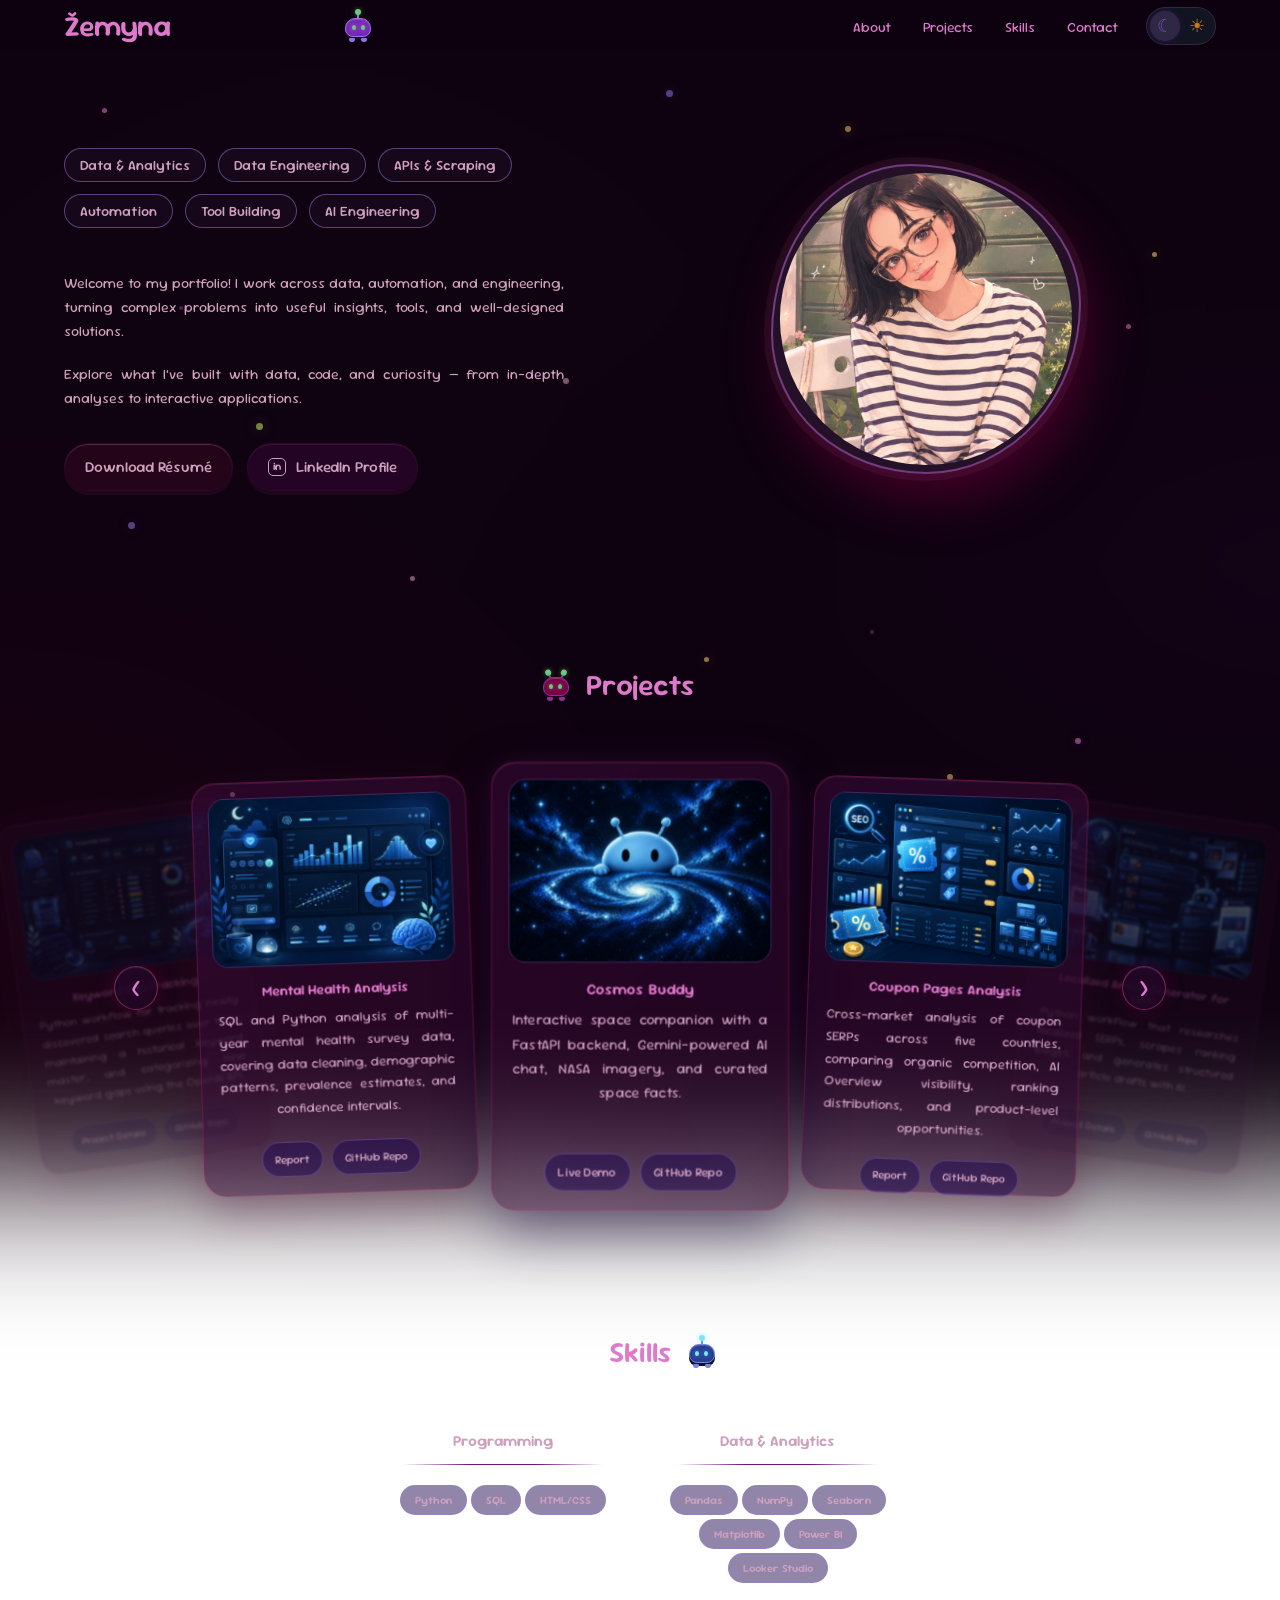
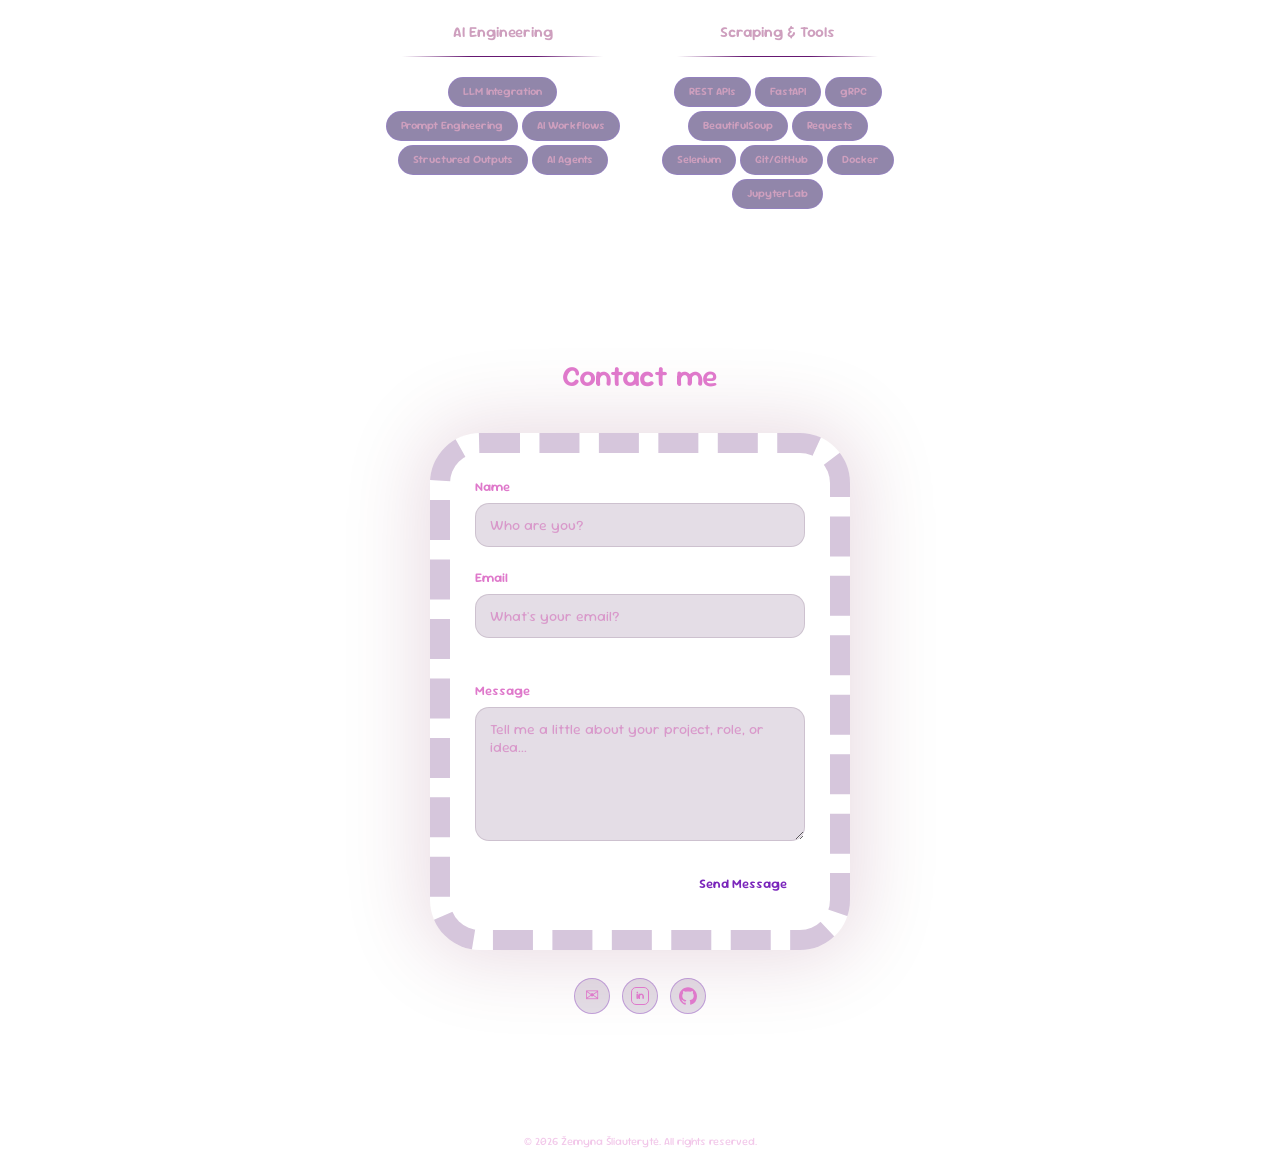
==== commit 918d73c1: "Update portfolio for data-focused roles" ====
--- a/index.html
+++ b/index.html
@@ -162,42 +162,42 @@
           aria-label="Areas of focus"
         >
           <li class="focus-tag">
-            Software Development
+            Data & Analytics
+          </li>
+
+          <li class="focus-tag">
+            Data Engineering
+          </li>
+
+          <li class="focus-tag">
+            APIs & Scraping
+          </li>
+
+          <li class="focus-tag">
+            Automation
+          </li>
+
+          <li class="focus-tag">
+            Tool Building
           </li>
 
           <li class="focus-tag">
             AI Engineering
           </li>
 
-          <li class="focus-tag">
-            Automation
-          </li>
-
-          <li class="focus-tag">
-            Data & Analytics
-          </li>
-
-          <li class="focus-tag">
-            Tool Building
-          </li>
-
-          <li class="focus-tag">
-            APIs & Scraping
-          </li>
-
         </ul>
 
         <div class="about-copy">
           <p>
             Welcome to my portfolio! 
-            I build software, AI-powered tools, 
-            and automated workflows, turning complex problems 
-            into well-designed solutions.
+            I work across data, automation, and engineering, 
+            turning complex problems into useful insights, 
+            tools, and well-designed solutions.
           </p>
 
           <p>
             Explore what I’ve built with data, code, and 
-            curiosity — from interactive applications to in-depth analyses.
+            curiosity — from in-depth analyses to interactive applications.
           </p>
         </div>
 
@@ -638,7 +638,6 @@
               <li class="skill-tag">Python</li>
               <li class="skill-tag">SQL</li>
               <li class="skill-tag">HTML/CSS</li>
-              <li class="skill-tag">JavaScript</li>
             </ul>
           </article>
 
@@ -660,6 +659,7 @@
               <li class="skill-tag">Seaborn</li>
               <li class="skill-tag">Matplotlib</li>
               <li class="skill-tag">Power BI</li>
+              <li class="skill-tag">Looker Studio</li>
             </ul>
           </article>
 
@@ -676,10 +676,11 @@
               class="skill-tags"
               aria-label="AI engineering skills"
             >
-              <li class="skill-tag">API Integration</li>
+              <li class="skill-tag">LLM Integration</li>
               <li class="skill-tag">Prompt Engineering</li>
+              <li class="skill-tag">AI Workflows</li>
+              <li class="skill-tag">Structured Outputs</li>
               <li class="skill-tag">AI Agents</li>
-              <li class="skill-tag">Model Fine-tuning</li>
             </ul>
           </article>
 
@@ -697,6 +698,9 @@
               aria-label="Web data and development tools"
             >
           
+              <li class="skill-tag">REST APIs</li>
+              <li class="skill-tag">FastAPI</li>
+              <li class="skill-tag">gRPC</li>
               <li class="skill-tag">BeautifulSoup</li>
               <li class="skill-tag">Requests</li>
               <li class="skill-tag">Selenium</li>
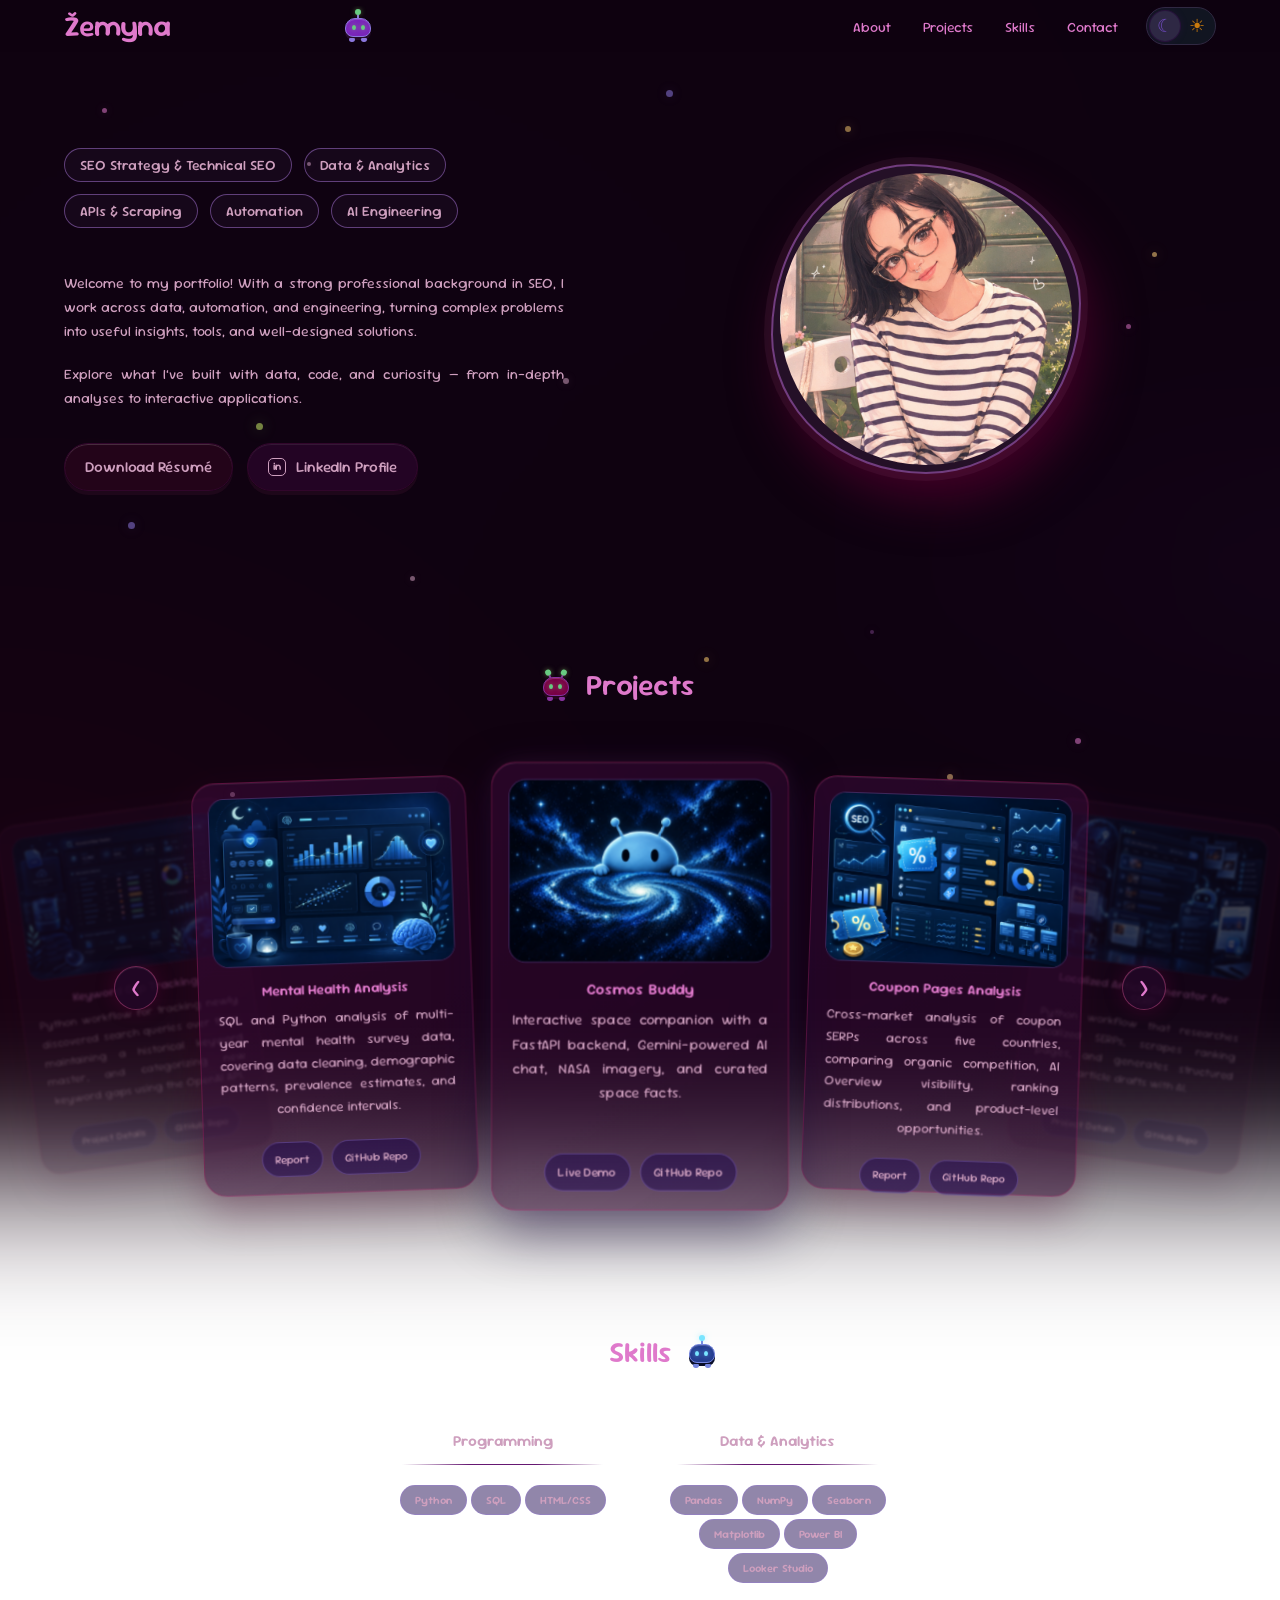
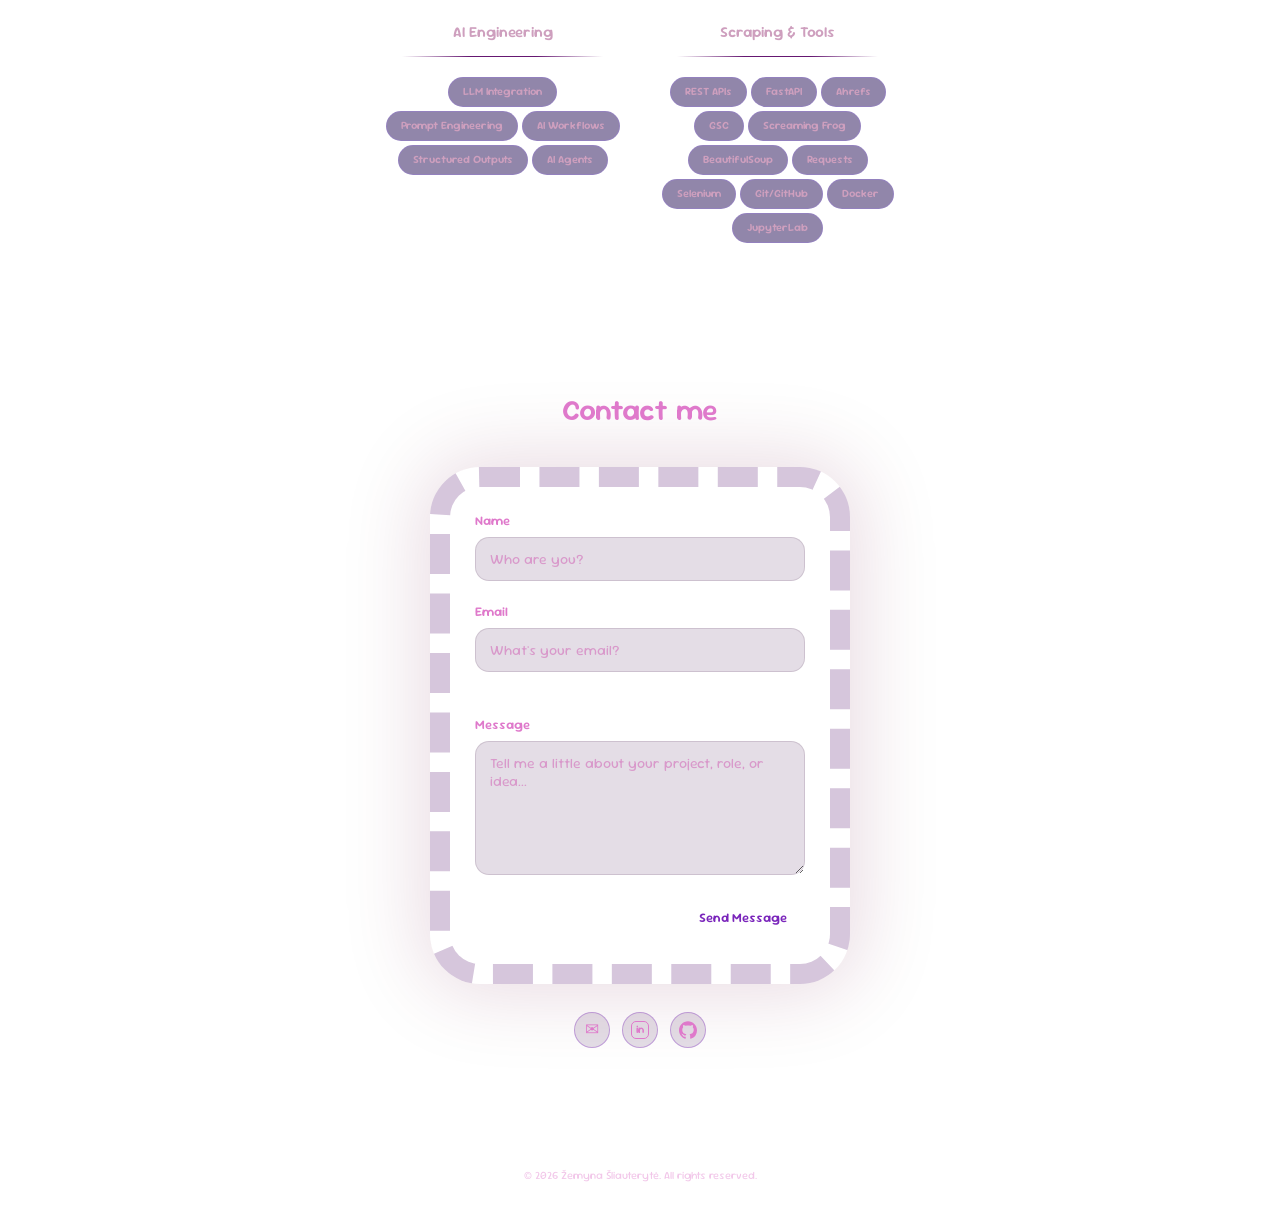
==== commit 628fcd2c: "Updated CV" ====
--- a/index.html
+++ b/index.html
@@ -162,11 +162,11 @@
           aria-label="Areas of focus"
         >
           <li class="focus-tag">
+            SEO Strategy & Technical SEO
+          </li>
+
+          <li class="focus-tag">
             Data & Analytics
-          </li>
-
-          <li class="focus-tag">
-            Data Engineering
           </li>
 
           <li class="focus-tag">
@@ -178,10 +178,6 @@
           </li>
 
           <li class="focus-tag">
-            Tool Building
-          </li>
-
-          <li class="focus-tag">
             AI Engineering
           </li>
 
@@ -190,6 +186,7 @@
         <div class="about-copy">
           <p>
             Welcome to my portfolio! 
+            With a strong professional background in SEO, 
             I work across data, automation, and engineering, 
             turning complex problems into useful insights, 
             tools, and well-designed solutions.
@@ -700,7 +697,9 @@
           
               <li class="skill-tag">REST APIs</li>
               <li class="skill-tag">FastAPI</li>
-              <li class="skill-tag">gRPC</li>
+              <li class="skill-tag">Ahrefs</li>
+              <li class="skill-tag">GSC</li>
+              <li class="skill-tag">Screaming Frog</li>
               <li class="skill-tag">BeautifulSoup</li>
               <li class="skill-tag">Requests</li>
               <li class="skill-tag">Selenium</li>
